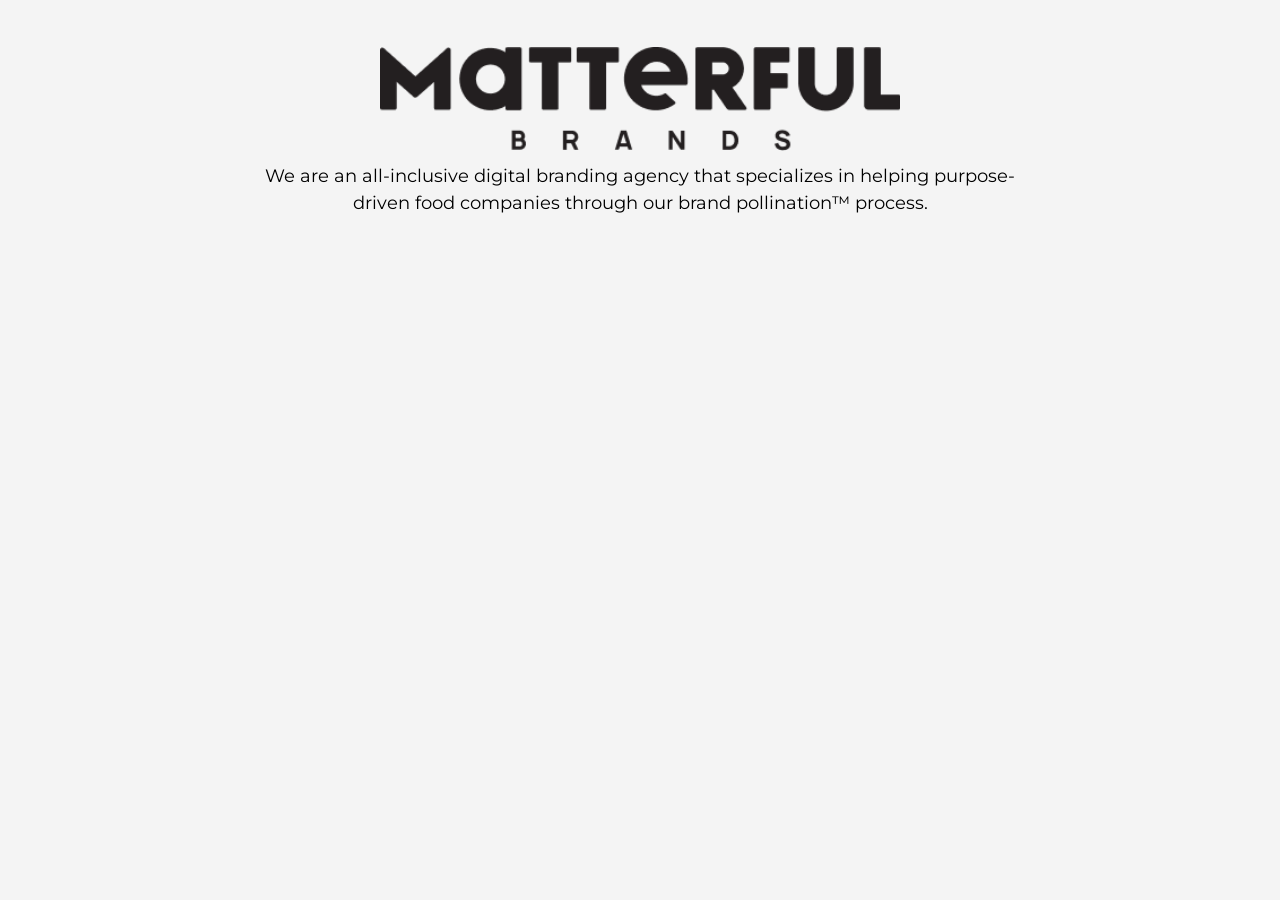
==== matterful-brand/index.html @ 6fabc168 "Initial commit" ====
<!DOCTYPE html>
<html lang="en">
<head>
    <meta charset="UTF-8">
    <meta name="viewport" content="width=device-width, initial-scale=1.0">
    <title>Matterful Brands</title>
    <link rel="stylesheet" href="./styles.css">
</head>
<body>
    <header class="header">

        <a href="/" class="a-logo">
            <img src="./images/logo.png" alt="" class="logo">
        </a>

        <div class="div-logo">
            <p class="p-logo">
                We are an all-inclusive digital branding agency that specializes in helping
                purpose-driven food companies through our brand pollination™ process.
            </p>
        </div>
        
    </header>
    
</body>
</html>
---- matterful-brand/styles.css ----
@font-face {
    font-family: 'Montserrat';
    src: url('./fonts/Montserrat-VariableFont_wght.ttf') format('truetype');
    font-weight: 400;
    font-style: normal;
    font-display: swap;
}

@font-face {
    font-family: 'Playfair Display';
    src: url('./fonts/PlayfairDisplay-VariableFont_wght.ttf') format('truetype');
    font-weight: 700;
    font-style: normal;
    font-display: swap;
}

:root
{
   --color-light: #F4F4F4;
   --color-gray: #888888;
   --color-black: #000000;
}

body {
    margin: 0;
    background-color: var(--color-light);
}

.header {
    min-height: 263px;

    display: flex;
    flex-direction: column;
    align-items: center;

    padding-top: 47px;
}

.a-logo {
    display: flex;
    align-items: center;
    justify-content: center;

    text-decoration: none;
}

.logo {
    display: block;
    width: 520px;
    height: auto;
}

.div-logo {
    width: 100%;
    max-width: 760px;

    margin-top: 12px;
}

.p-logo {
    margin: 0;
    font-family: 'Montserrat', sans-serif;
    font-size: 18px;
    font-weight: 400;
    line-height: 1.5;
    text-align: center;

    color: var(--color-black)
}
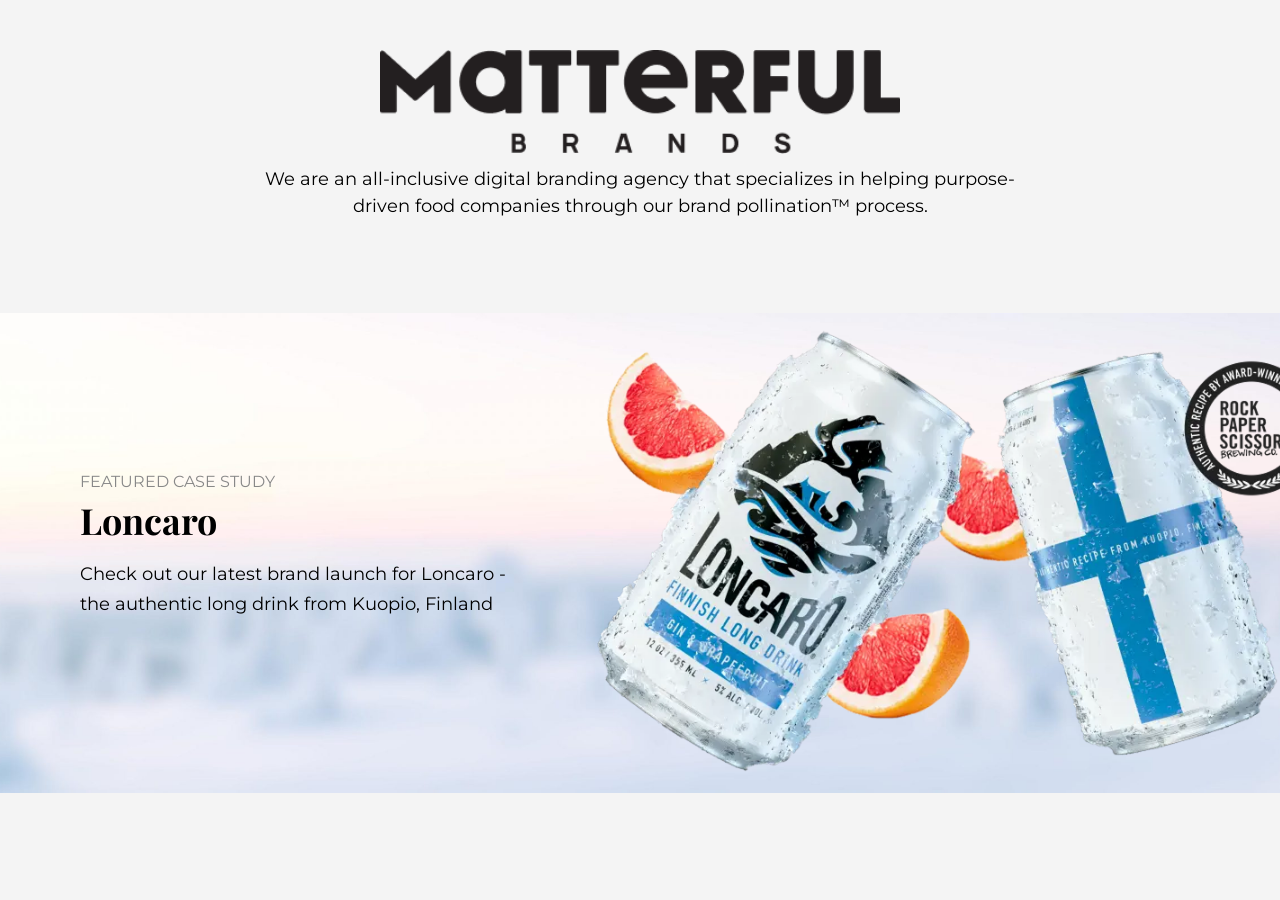
==== commit ddf51dac: "Commit!" ====
--- a/matterful-brand/index.html
+++ b/matterful-brand/index.html
@@ -21,6 +21,24 @@
         </div>
         
     </header>
-    
+
+    <main class="main">
+
+        <div class="div-home-loncaro">
+            <div>
+                <p class="loncaro-p-hidden">Featured case study</p>
+                <h1 class="loncaro-h1">Loncaro</h1>
+                <p class="loncaro-p">
+                    Check out our latest brand launch for Loncaro - the
+                    authentic long drink from Kuopio, Finland
+                </p>
+            </div>
+
+            <div class="loncaro-img">
+                 <img src="./images/home-loncaro.png" alt="">
+            </div>
+        </div>
+
+    </main>
 </body>
 </html>
--- a/matterful-brand/styles.css
+++ b/matterful-brand/styles.css
@@ -33,7 +33,7 @@
     flex-direction: column;
     align-items: center;
 
-    padding-top: 47px;
+    padding-top: 50px;
 }
 
 .a-logo {
@@ -66,4 +66,62 @@
     text-align: center;
 
     color: var(--color-black)
+}
+
+.div-home-loncaro {
+    display: flex;
+    align-items: center;
+    justify-content: space-between;
+
+    min-height: 480px;
+    padding: 0 250px 0 80px;
+    background-image: url(./images/div-background-loncaro.jpg);
+    background-size: cover;
+    background-position: center;
+    background-repeat: no-repeat;   
+    overflow: hidden;
+}
+
+.div-home-loncaro > div:first-child {
+    flex: 0 0 45%;
+}
+
+.loncaro-img {
+    flex: 0 0 55%;
+    display: flex;
+    justify-content: flex-end;
+    align-items: center;
+}
+
+.loncaro-img img {
+    width: 900px;
+    max-width: none;
+}
+
+.loncaro-p-hidden {
+    margin: 0 0 5px;
+    letter-spacing: 0%;
+    font-weight: 400;
+    font-family: 'Montserrat';
+    font-size: 16px;
+    text-transform: uppercase;
+    color: var(--color-gray);
+    line-height: 24px;
+}
+
+.loncaro-h1 {
+    margin: 0 0 10px;
+    font-family: 'Playfair Display', sans-serif;
+    font-size: 36px;
+    font-weight: 700;
+    letter-spacing: 0;
+    line-height: 42px;
+}
+
+.loncaro-p {
+    max-width: 450px;
+    font-family: 'Montserrat', sans-serif;
+    font-size: 18px;
+    font-weight: 400;
+    line-height: 30px;
 }
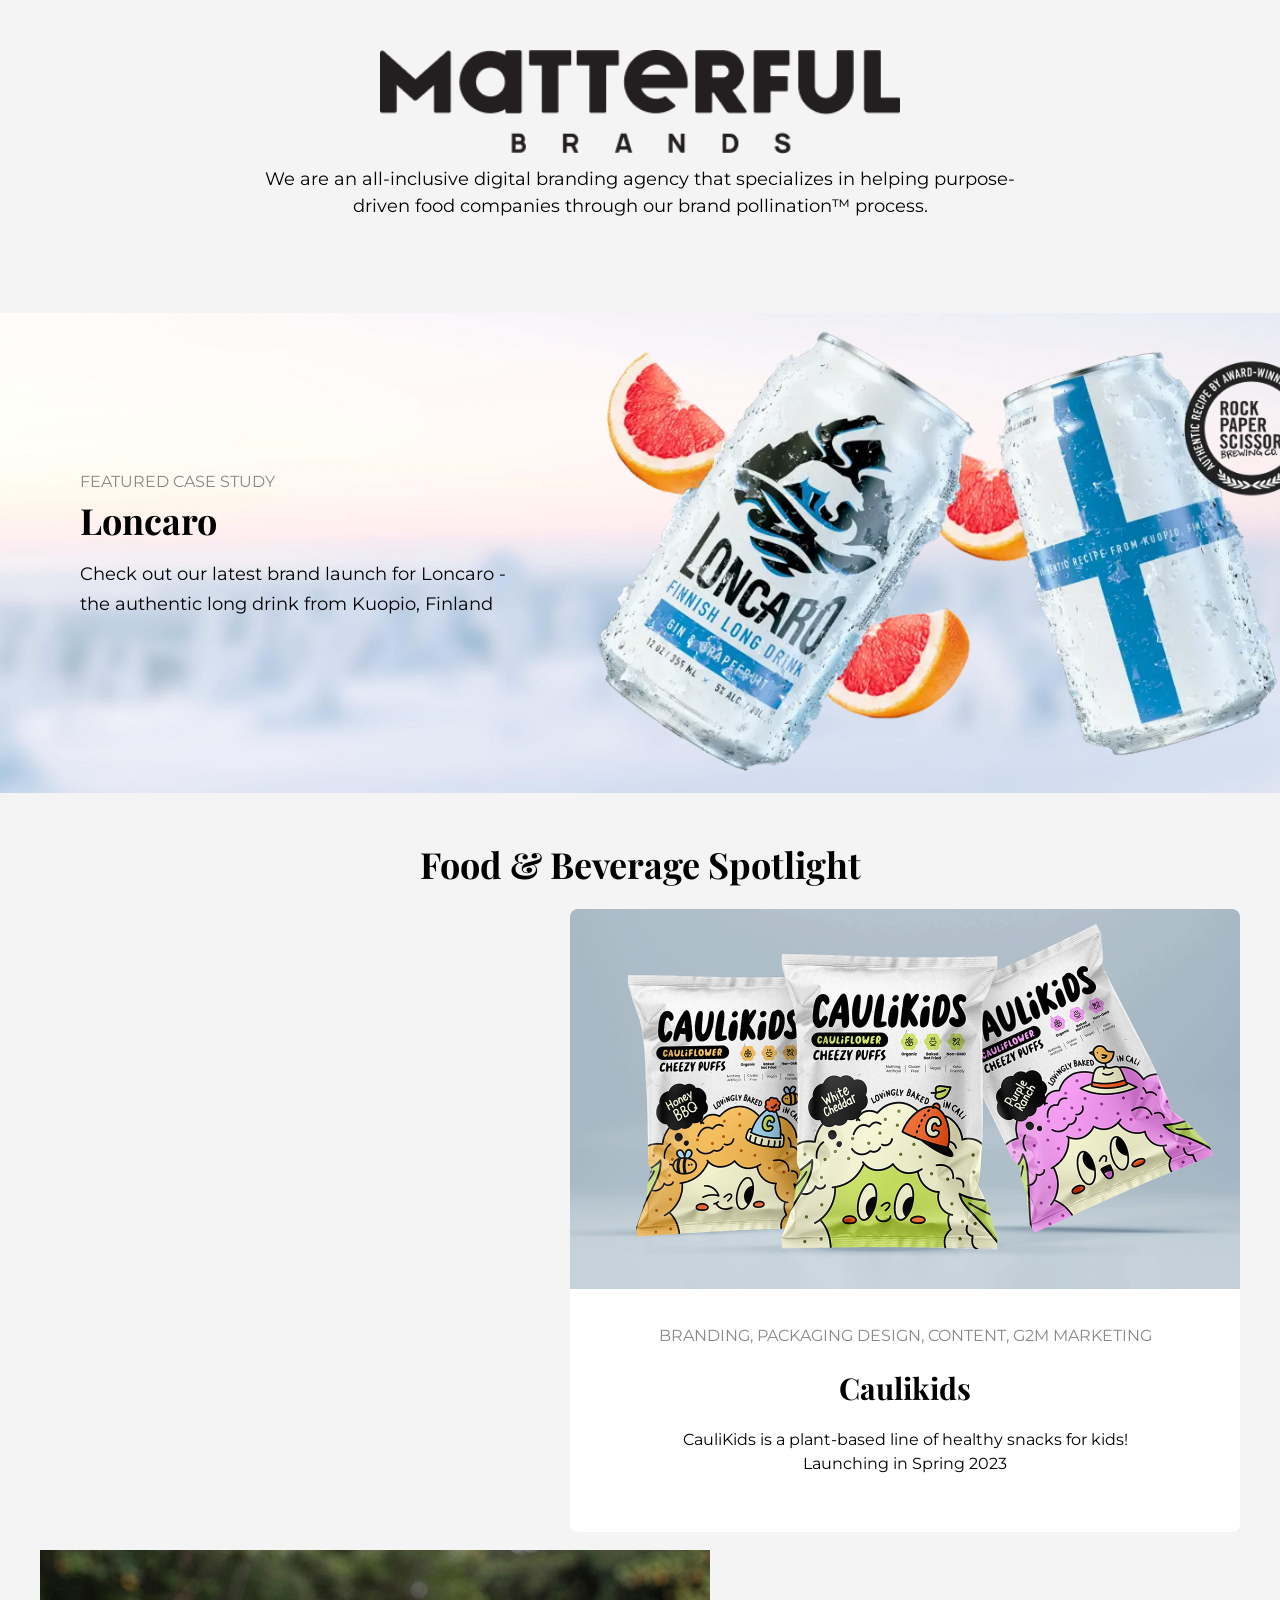
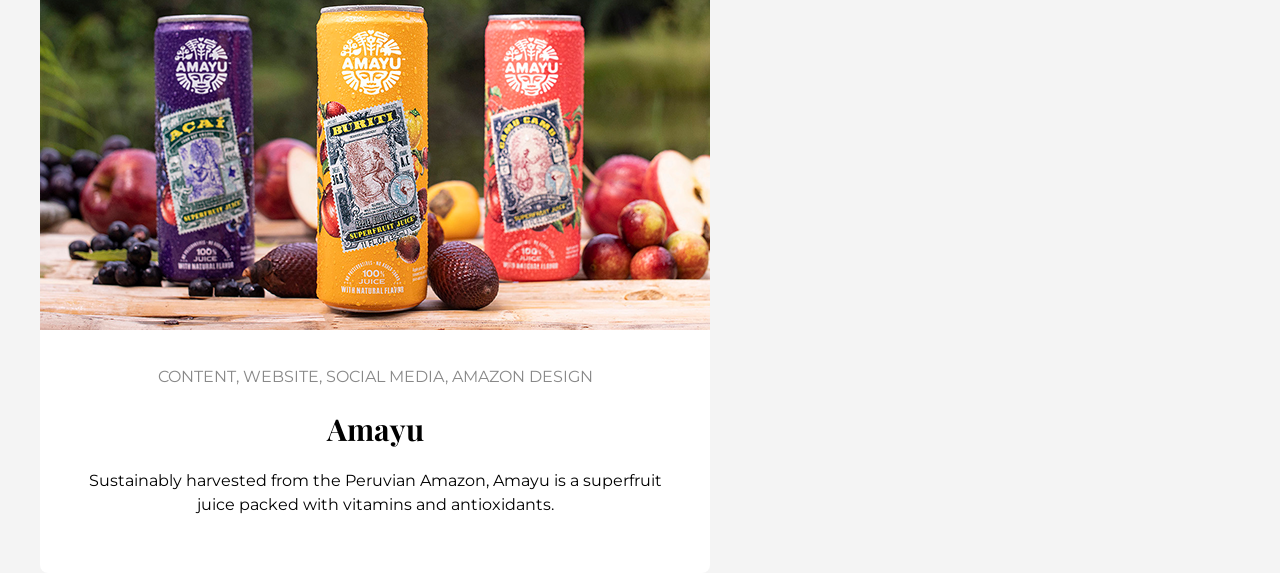
==== commit f26be96c: "Commit" ====
--- a/matterful-brand/index.html
+++ b/matterful-brand/index.html
@@ -39,6 +39,38 @@
             </div>
         </div>
 
+        <h1 class="food-beverage-spotlight">Food & Beverage Spotlight</h1>
+       
+        <div class="home-page">
+            <div class="home-container-caulikids">
+                <div>
+                    <img src="./images/caulikids.png" alt="">
+                </div>
+                <div class="home-content">
+                    <h1 class="loncaro-p-hidden">Branding, Packaging Design, Content, G2M Marketing</h1>
+                    <h1 class="playfair-h1">Caulikids</h1>
+                    <p class="montserrat-p">
+                        CauliKids is a plant-based line of healthy snacks for kids!<br>
+                        Launching in Spring 2023
+                    </p>
+                </div>
+            </div>
+            <br>
+            <div class="home-container-amayu">
+                <div>
+                    <img src="./images/amayu.png" alt="">
+                </div>
+                <div class="home-content">
+                    <h1 class="loncaro-p-hidden">Content, Website, Social Media, Amazon Design</h1>
+                    <h1 class="playfair-h1">Amayu</h1>
+                    <p class="montserrat-p">
+                        Sustainably harvested from the Peruvian Amazon, Amayu is a superfruit<br>
+                        juice packed with vitamins and antioxidants.
+                    </p>
+                </div>
+            </div>
+        </div>
+
     </main>
 </body>
 </html>
--- a/matterful-brand/styles.css
+++ b/matterful-brand/styles.css
@@ -16,9 +16,11 @@
 
 :root
 {
-   --color-light: #F4F4F4;
-   --color-gray: #888888;
-   --color-black: #000000;
+    --border-radius: 8px;
+    --color-white: #FFFFFF;
+    --color-light: #F4F4F4;
+    --color-gray: #888888;
+    --color-black: #000000;
 }
 
 body {
@@ -124,4 +126,61 @@
     font-size: 18px;
     font-weight: 400;
     line-height: 30px;
-}+}
+
+.food-beverage-spotlight {
+    font-family: 'Playfair Display', sans-serif;
+    font-size: 36px;
+    line-height: 42px;
+    letter-spacing: 0%;
+    font-weight: 700;
+    text-align: center;
+    margin-top: 50px;
+}
+
+.caulikids-container {
+    background-color: var(--color-white);
+}
+
+.playfair-h1 {
+    font-family: 'Playfair Display', sans-serif;
+    font-size: 30px;
+    font-weight: 700;
+    line-height: 40px;
+}
+
+.montserrat-p {
+    font-weight: 400;
+    font-family: 'Montserrat', sans-serif;
+    line-height: 24px;
+    font-size: 16px;
+    place-items: center;
+}
+
+.home-page {
+    max-width: 1200px;
+    margin: 0 auto;
+    padding-left: 20px;
+    padding-right: 20px;
+}
+
+.home-container-caulikids {
+    background-color: var(--color-white);
+    max-width: 670px;
+    border-radius: var(--border-radius);    
+    line-height: 80px;
+    margin-left: auto;
+}
+
+.home-content {
+    display: block;
+    padding-bottom: 40px;
+    text-align: center;
+}
+
+.home-container-amayu {
+    background-color: var(--color-white);
+    border-radius: var(--border-radius);    
+    max-width: 670px;
+    line-height: 80px;
+}
